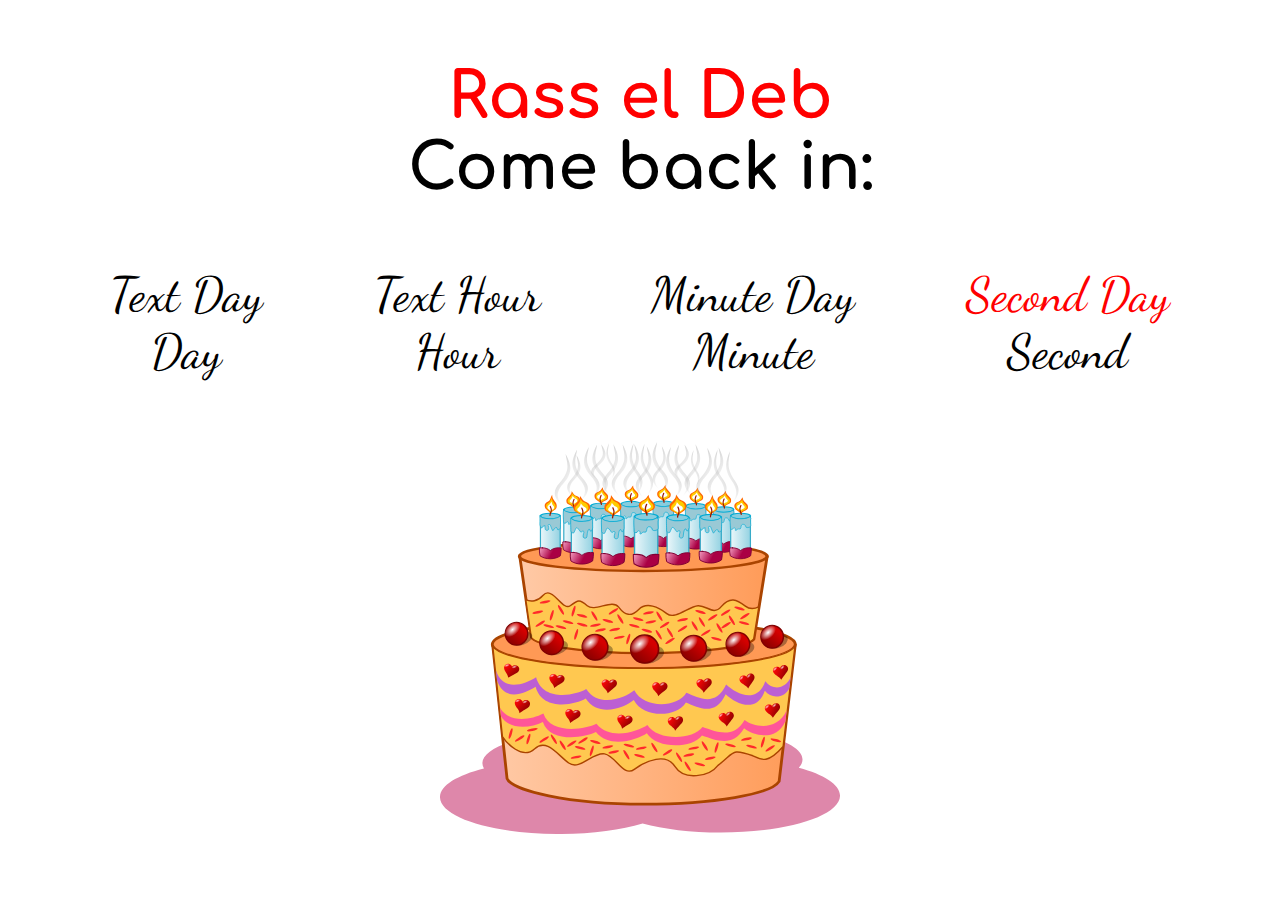
==== index.html @ f6852e51 "intial count-down project" ====
<!DOCTYPE html>
<html lang="en">
  <head>
    <meta charset="UTF-8" />
    <meta http-equiv="X-UA-Compatible" content="IE=edge" />
    <meta name="viewport" content="width=device-width, initial-scale=1.0" />
    <link rel="stylesheet" href="style.css" />
    <title>Count down</title>
  </head>
  <body>
    <div class="container">
      <h2><span>Rass el Deb</span> <br />Come back in:</h2>
      <section class="count-down">
        <div>
          <p class="day">text day</p>
          <p>Day</p>
        </div>
        <div>
          <p class="hour">text hour</p>
          <p>hour</p>
        </div>
        <div>
          <p class="minute">minute day</p>
          <p>minute</p>
        </div>
        <div>
          <p class="second">second day</p>
          <p>second</p>
        </div>
      </section>
      <section class="vector">
        <img src="pictures/1445007519.svg" alt="" />
      </section>
    </div>
    <script src="index.js"></script>
  </body>
</html>
---- style.css ----
@import url("https://fonts.googleapis.com/css2?family=Comfortaa:wght@700&family=Dancing+Script:wght@700&display=swap");
* {
  margin: 0;
  padding: 0;
}
body {
  font-family: Roboto, Oxygen;
}
.container {
  height: 100vh;
  display: flex;
  flex-direction: column;
  justify-content: space-evenly;
  align-content: space-around;
  text-align: center;
}
.container span {
  color: red;
}
.container p {
  font-size: 3rem;
  text-transform: capitalize;
  font-family: "Dancing Script", cursive;
}
.container h2 {
  font-family: "Comfortaa", cursive;
  font-size: 4rem;
}

.count-down {
  display: flex;
  justify-content: space-evenly;
}
.second {
  color: red;
}
.vector {
  width: 25rem;
  margin: 0 auto;
}
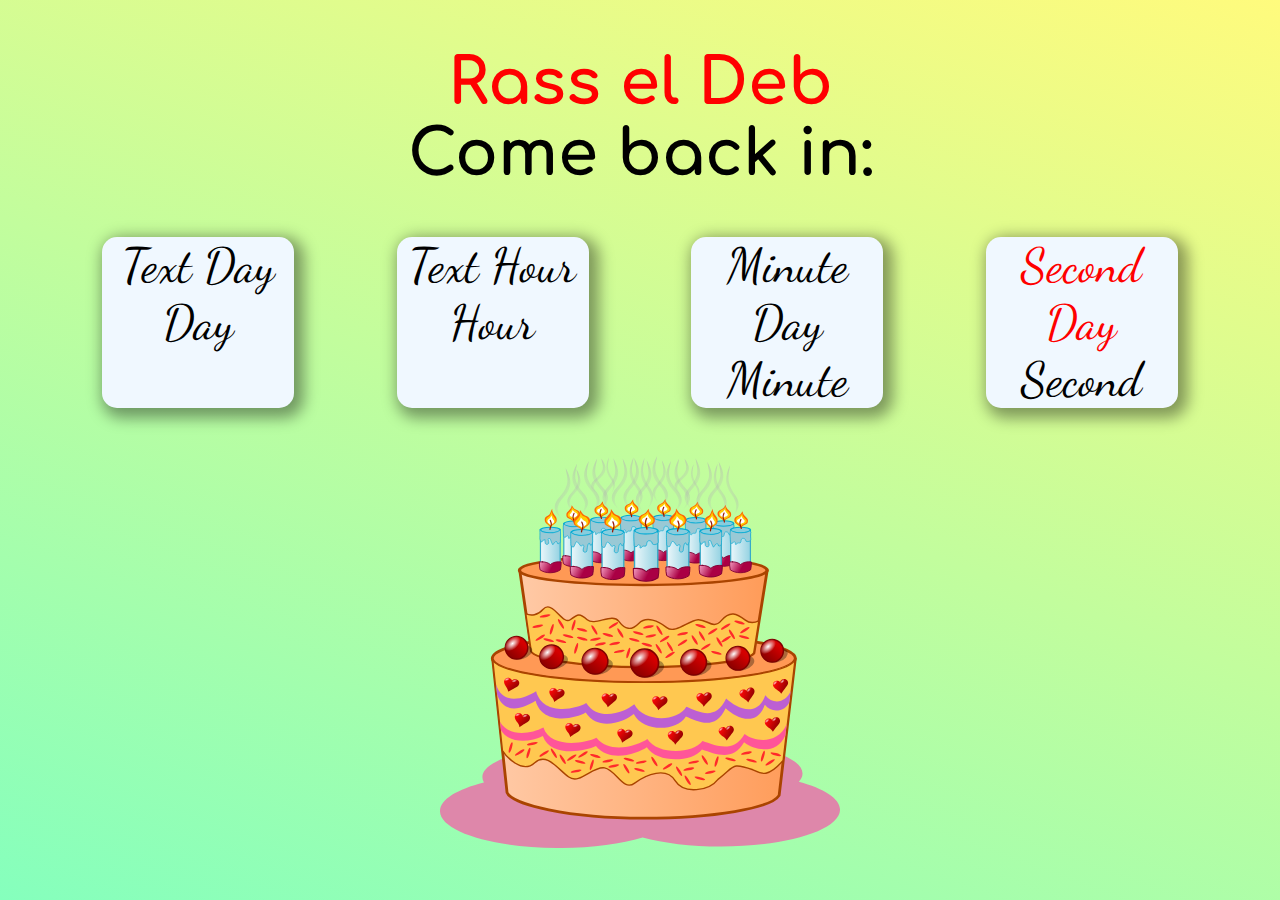
==== commit 1d02f047: "second commit" ====
--- a/index.html
+++ b/index.html
@@ -8,22 +8,23 @@
     <title>Count down</title>
   </head>
   <body>
-    <div class="container">
+    
+    <div class="container" id="container">
       <h2><span>Rass el Deb</span> <br />Come back in:</h2>
-      <section class="count-down">
-        <div>
+      <section class="count-down" id="countDown">
+        <div class="segment">
           <p class="day">text day</p>
           <p>Day</p>
         </div>
-        <div>
+        <div class="segment">
           <p class="hour">text hour</p>
           <p>hour</p>
         </div>
-        <div>
+        <div class="segment">
           <p class="minute">minute day</p>
           <p>minute</p>
         </div>
-        <div>
+        <div class="segment">
           <p class="second">second day</p>
           <p>second</p>
         </div>
@@ -32,6 +33,35 @@
         <img src="pictures/1445007519.svg" alt="" />
       </section>
     </div>
+    <div class="new-container" id="newContainer">
+      <header>
+        <div class="card">
+          <img
+            src="pictures/undraw_birthday_cake_re_bsw5.svg"
+            alt=""
+            id="cake"
+          />
+        </div>
+        <div class="main-content">
+          <img id="ruban" src="pictures/ruban.png" alt="" srcset="" />
+          <h2 id="heroHeading">Happy Birthday Vampire!</h2>
+          <p>
+            Yes, it’s a special day, because the kindest and beautiful hearted
+            person was born on this special day. <br />
+            Happy Anniversary.
+          </p>
+          <p id="regards">Best regards, Kerbou3a</p>
+          <div class="actions">
+            <button id="btn-gift" onclick="show()">Electronic Gift</button>
+            <button id="btn-no-gift" onclick="hide()">No Gift</button>
+            <span id="error">your choice bitch</span>
+          </div>
+        </div>
+
+      </header>
+    </div>
     <script src="index.js"></script>
+ 
+ 
   </body>
 </html>
--- a/style.css
+++ b/style.css
@@ -1,20 +1,29 @@
 @import url("https://fonts.googleapis.com/css2?family=Comfortaa:wght@700&family=Dancing+Script:wght@700&display=swap");
+@import url("https://fonts.googleapis.com/css2?family=Comfortaa:wght@700&family=Dancing+Script:wght@700&family=Lora:ital,wght@1,500&display=swap");
 * {
   margin: 0;
   padding: 0;
+  
 }
 body {
-  font-family: Roboto, Oxygen;
+  margin: 0;
+  padding: 0;
+
 }
+/*conteiner style begin*/
 .container {
+  background-color: #85ffbd;
+  background-image: linear-gradient(20deg, #85ffbd 0%, #fffb7d 100%);
   height: 100vh;
   display: flex;
   flex-direction: column;
   justify-content: space-evenly;
   align-content: space-around;
   text-align: center;
+  opacity: 1;
+  transition: opacity 2000ms;
 }
-.container span {
+.container h2 span {
   color: red;
 }
 .container p {
@@ -27,14 +36,124 @@
   font-size: 4rem;
 }
 
-.count-down {
+.container .count-down {
   display: flex;
   justify-content: space-evenly;
 }
-.second {
+.container .second {
   color: red;
 }
-.vector {
+.container .segment {
+  -webkit-box-shadow: 5px 5px 15px 5px rgba(0, 0, 0, 0.1);
+  box-shadow: 5px 5px 15px 5px rgba(0, 0, 0, 0.4);
+  width: 15vw;
+  border-radius: 15px;
+  background-color: aliceblue;
+}
+.container .vector {
   width: 25rem;
   margin: 0 auto;
 }
+/*New container style*/
+.new-container{
+  background: url(pictures/flower.jpg) no-repeat center center fixed;
+  -webkit-background-size: cover;
+  -moz-background-size: cover;
+  -o-background-size: cover;
+  background-size: cover;
+  opacity: 0;
+  transition: opacity 5000ms;
+  position: absolute;
+  top: 0;
+  left: 0;
+  
+}
+.new-container header {
+  display: flex;
+  flex-direction: row-reverse;
+  justify-content: space-around;
+  align-items: center;
+}
+.new-container .card {
+  height: 100vh;
+  width: 50vw;
+  display: flex;
+}
+.new-container .card img {
+  width: 30vw;
+  align-self: end;
+  margin-bottom: 5rem;
+  opacity: 0;
+  transition: opacity 3000ms;
+}
+.new-container .main-content {
+  display: flex;
+  flex-direction: column;
+  margin: 0 3rem;
+  justify-content: space-evenly;
+}
+#ruban {
+  width: 400px;
+}
+
+.new-container h2 {
+  color: #7d7bf1;
+  font-size: 3.5rem;
+  overflow: hidden;
+  font-family: "Lora", serif;
+  margin-bottom: 20px;
+  text-shadow: 2px 2px #00ccff;
+}
+
+.new-container p {
+  width: 70%;
+  color: black;
+  font-size: 1.5rem;
+  text-align: justify;
+  text-justify: inter-word;
+  font-family: "Comfortaa", cursive;
+  line-height: 45px;
+}
+.new-container .actions {
+  display: flex;
+  justify-content: center;
+  width: 70%;
+}
+.new-container span {
+  color: black;
+  align-self: center;
+  padding-left: 10px;
+  visibility: hidden;
+}
+#regards {
+  color: #7d7bf1;
+  text-align: right;
+  margin-bottom: 1rem;
+}
+.new-container .actions button {
+  margin-left: 20px;
+  margin-top: 0px;
+  padding: 10px 20px;
+  border: none;
+  border-radius: 15px;
+  color: aliceblue;
+  font-size: 1rem;
+  font-weight: 500;
+  width: 10rem;
+}
+#btn-gift {
+  font-family: "Comfortaa", cursive;
+  cursor: pointer;
+  position: relative;
+  background-color: #16a150;
+  
+}
+#btn-no-gift {
+  font-family: "Comfortaa", cursive;
+  background-color: rgb(255, 61, 61);
+  cursor: not-allowed;
+}
+#error{
+  font-family: "Comfortaa", cursive;
+  color: red;
+}
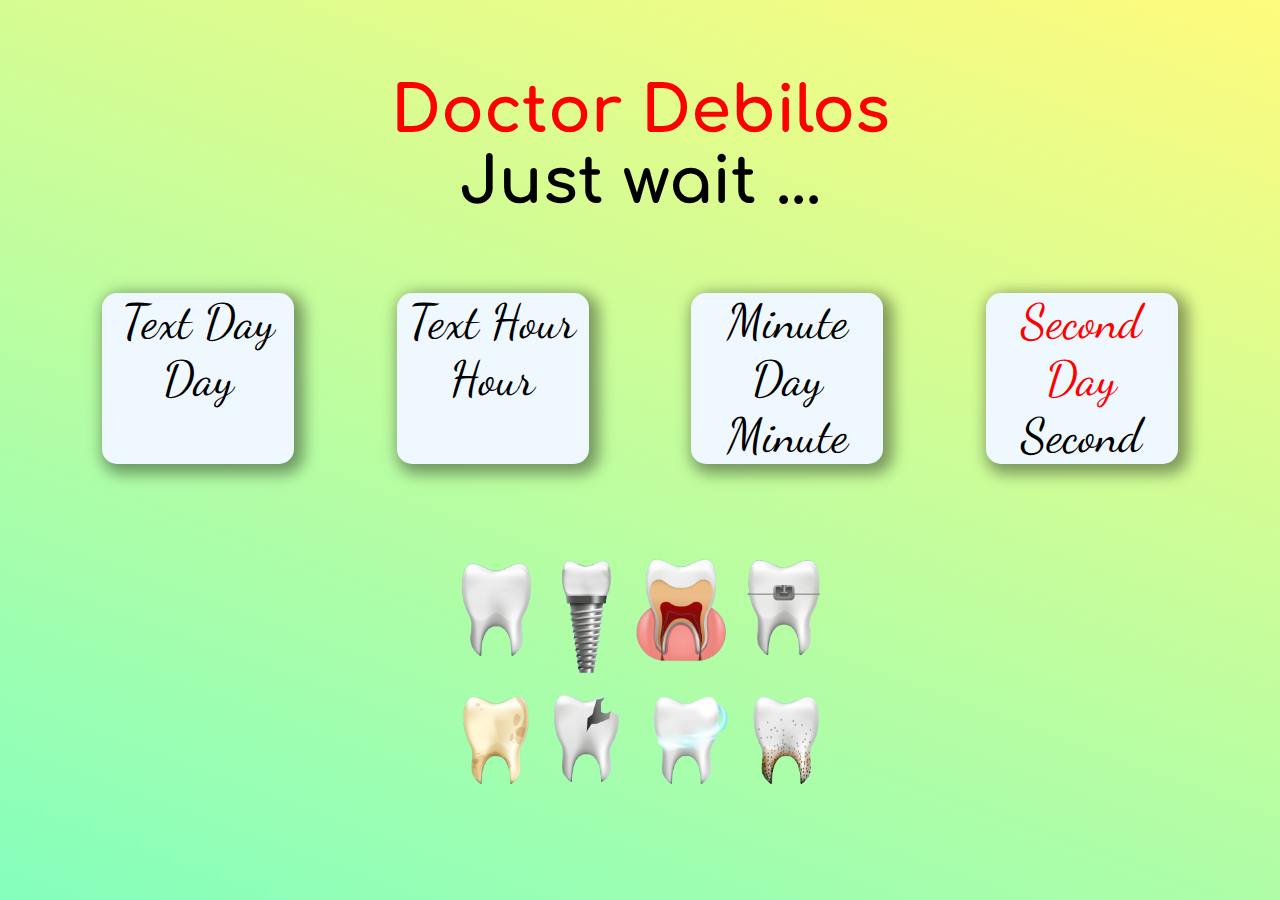
==== commit 2dcf33b0: "Add files via upload" ====
--- a/index.html
+++ b/index.html
@@ -1,67 +1,76 @@
 <!DOCTYPE html>
 <html lang="en">
-  <head>
-    <meta charset="UTF-8" />
-    <meta http-equiv="X-UA-Compatible" content="IE=edge" />
-    <meta name="viewport" content="width=device-width, initial-scale=1.0" />
-    <link rel="stylesheet" href="style.css" />
-    <title>Count down</title>
-  </head>
-  <body>
-    
-    <div class="container" id="container">
-      <h2><span>Rass el Deb</span> <br />Come back in:</h2>
-      <section class="count-down" id="countDown">
-        <div class="segment">
-          <p class="day">text day</p>
-          <p>Day</p>
+
+<head>
+  <meta charset="UTF-8" />
+  <meta http-equiv="X-UA-Compatible" content="IE=edge" />
+  <meta name="viewport" content="width=device-width, initial-scale=1.0" />
+  <link rel="stylesheet" href="style.css" />
+  <title>Count down</title>
+</head>
+
+<body>
+
+  <div class="container" id="container">
+    <h2><span> Doctor Debilos</span> <br />Just wait ...</h2>
+    <section class="count-down" id="countDown">
+      <div class="segment">
+        <p class="day">text day</p>
+        <p>Day</p>
+      </div>
+      <div class="segment">
+        <p class="hour">text hour</p>
+        <p>hour</p>
+      </div>
+      <div class="segment">
+        <p class="minute">minute day</p>
+        <p>minute</p>
+      </div>
+      <div class="segment">
+        <p class="second">second day</p>
+        <p>second</p>
+      </div>
+    </section>
+    <section class="vector">
+      <img src="pictures/tooth-removebg-preview.png" alt="" />
+    </section>
+  </div>
+  <div class="new-container" id="newContainer">
+    <header>
+      <div class="card">
+        <img src="pictures/undraw_love_re_mwbq.svg" alt="" id="cake" />
+      </div>
+      <div class="main-content">
+        <div>
+          <table>
+            <tr>
+              <td><img id="ruban" src="pictures/12.png" alt="" srcset="" /></td>
+              <td><label id="lucky" for="">My New lucky number</label></td>
+            </tr>
+          </table>
+
+
         </div>
-        <div class="segment">
-          <p class="hour">text hour</p>
-          <p>hour</p>
+        <h2 id="heroHeading">Get Well Soon My beautiful Baby</h2>
+
+        <p>
+          Thoughtful prayers are being sent your way
+          With the hopes that you <br />
+          will feel better
+        </p>
+        <p id="regards">Best regards, Your lover , you Man</p>
+        <div class="actions">
+          <button id="btn-gift" onclick="show()">Electronic Gift</button>
+          <button id="btn-no-gift" onclick="hide()">No Gift</button>
+          <span id="error">your choice bitch</span>
         </div>
-        <div class="segment">
-          <p class="minute">minute day</p>
-          <p>minute</p>
-        </div>
-        <div class="segment">
-          <p class="second">second day</p>
-          <p>second</p>
-        </div>
-      </section>
-      <section class="vector">
-        <img src="pictures/1445007519.svg" alt="" />
-      </section>
-    </div>
-    <div class="new-container" id="newContainer">
-      <header>
-        <div class="card">
-          <img
-            src="pictures/undraw_birthday_cake_re_bsw5.svg"
-            alt=""
-            id="cake"
-          />
-        </div>
-        <div class="main-content">
-          <img id="ruban" src="pictures/ruban.png" alt="" srcset="" />
-          <h2 id="heroHeading">Happy Birthday Vampire!</h2>
-          <p>
-            Yes, it’s a special day, because the kindest and beautiful hearted
-            person was born on this special day. <br />
-            Happy Anniversary.
-          </p>
-          <p id="regards">Best regards, Kerbou3a</p>
-          <div class="actions">
-            <button id="btn-gift" onclick="show()">Electronic Gift</button>
-            <button id="btn-no-gift" onclick="hide()">No Gift</button>
-            <span id="error">your choice bitch</span>
-          </div>
-        </div>
+      </div>
 
-      </header>
-    </div>
-    <script src="index.js"></script>
- 
- 
-  </body>
-</html>
+    </header>
+  </div>
+  <script src="index.js"></script>
+
+
+</body>
+
+</html>--- a/style.css
+++ b/style.css
@@ -1,15 +1,18 @@
 @import url("https://fonts.googleapis.com/css2?family=Comfortaa:wght@700&family=Dancing+Script:wght@700&display=swap");
 @import url("https://fonts.googleapis.com/css2?family=Comfortaa:wght@700&family=Dancing+Script:wght@700&family=Lora:ital,wght@1,500&display=swap");
+
 * {
   margin: 0;
   padding: 0;
-  
+
 }
+
 body {
   margin: 0;
   padding: 0;
 
 }
+
 /*conteiner style begin*/
 .container {
   background-color: #85ffbd;
@@ -23,14 +26,17 @@
   opacity: 1;
   transition: opacity 2000ms;
 }
+
 .container h2 span {
   color: red;
 }
+
 .container p {
   font-size: 3rem;
   text-transform: capitalize;
   font-family: "Dancing Script", cursive;
 }
+
 .container h2 {
   font-family: "Comfortaa", cursive;
   font-size: 4rem;
@@ -40,9 +46,11 @@
   display: flex;
   justify-content: space-evenly;
 }
+
 .container .second {
   color: red;
 }
+
 .container .segment {
   -webkit-box-shadow: 5px 5px 15px 5px rgba(0, 0, 0, 0.1);
   box-shadow: 5px 5px 15px 5px rgba(0, 0, 0, 0.4);
@@ -50,35 +58,45 @@
   border-radius: 15px;
   background-color: aliceblue;
 }
+
 .container .vector {
   width: 25rem;
   margin: 0 auto;
 }
+
+.vector img {
+  width: 400px;
+}
+
 /*New container style*/
-.new-container{
+.new-container {
   background: url(pictures/flower.jpg) no-repeat center center fixed;
   -webkit-background-size: cover;
   -moz-background-size: cover;
   -o-background-size: cover;
+  background-position: 50% 45%;
   background-size: cover;
   opacity: 0;
   transition: opacity 5000ms;
   position: absolute;
   top: 0;
   left: 0;
-  
+
 }
+
 .new-container header {
   display: flex;
   flex-direction: row-reverse;
   justify-content: space-around;
   align-items: center;
 }
+
 .new-container .card {
   height: 100vh;
   width: 50vw;
   display: flex;
 }
+
 .new-container .card img {
   width: 30vw;
   align-self: end;
@@ -86,12 +104,21 @@
   opacity: 0;
   transition: opacity 3000ms;
 }
+
 .new-container .main-content {
   display: flex;
   flex-direction: column;
   margin: 0 3rem;
   justify-content: space-evenly;
 }
+
+#lucky {
+  font-family: "Comfortaa", cursive;
+  color: red;
+  font-size: 2rem;
+  /* float: right; */
+}
+
 #ruban {
   width: 400px;
 }
@@ -114,22 +141,26 @@
   font-family: "Comfortaa", cursive;
   line-height: 45px;
 }
+
 .new-container .actions {
   display: flex;
   justify-content: center;
   width: 70%;
 }
+
 .new-container span {
   color: black;
   align-self: center;
   padding-left: 10px;
   visibility: hidden;
 }
+
 #regards {
   color: #7d7bf1;
   text-align: right;
   margin-bottom: 1rem;
 }
+
 .new-container .actions button {
   margin-left: 20px;
   margin-top: 0px;
@@ -141,19 +172,22 @@
   font-weight: 500;
   width: 10rem;
 }
+
 #btn-gift {
   font-family: "Comfortaa", cursive;
   cursor: pointer;
   position: relative;
   background-color: #16a150;
-  
+
 }
+
 #btn-no-gift {
   font-family: "Comfortaa", cursive;
   background-color: rgb(255, 61, 61);
   cursor: not-allowed;
 }
-#error{
+
+#error {
   font-family: "Comfortaa", cursive;
   color: red;
-}
+}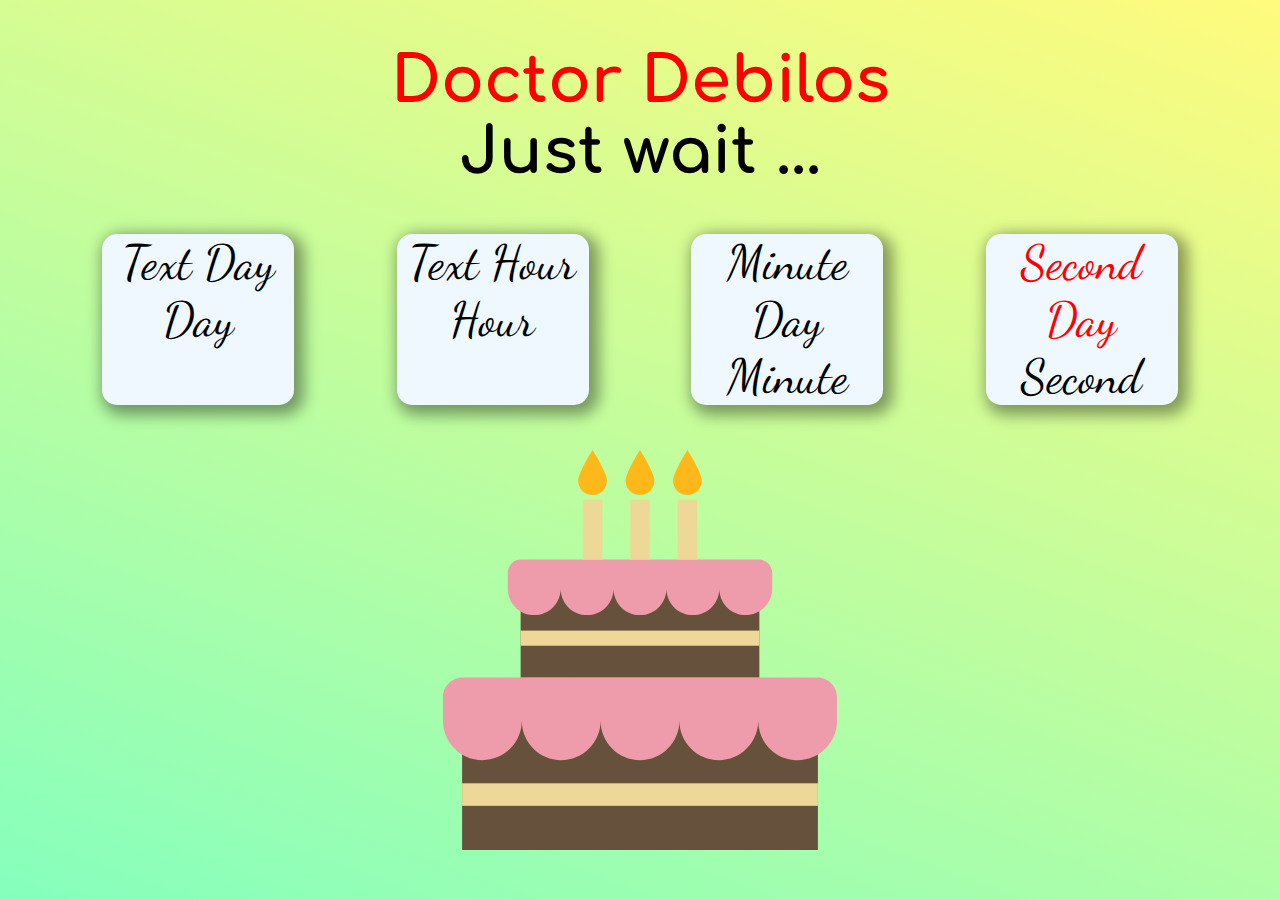
==== commit 484d5c5b: "birthday update" ====
--- a/index.html
+++ b/index.html
@@ -32,7 +32,7 @@
       </div>
     </section>
     <section class="vector">
-      <img src="pictures/tooth-removebg-preview.png" alt="" />
+      <img src="pictures/ca.svg" alt="" />
     </section>
   </div>
   <div class="new-container" id="newContainer">
@@ -41,18 +41,15 @@
         <img src="pictures/undraw_love_re_mwbq.svg" alt="" id="cake" />
       </div>
       <div class="main-content">
-        <div>
+        <div class="tab">
           <table>
             <tr>
               <td><img id="ruban" src="pictures/12.png" alt="" srcset="" /></td>
               <td><label id="lucky" for="">My New lucky number</label></td>
             </tr>
           </table>
-
-
         </div>
         <h2 id="heroHeading">Get Well Soon My beautiful Baby</h2>
-
         <p>
           Thoughtful prayers are being sent your way
           With the hopes that you <br />
@@ -65,7 +62,6 @@
           <span id="error">your choice bitch</span>
         </div>
       </div>
-
     </header>
   </div>
   <script src="index.js"></script>
--- a/style.css
+++ b/style.css
@@ -70,11 +70,12 @@
 
 /*New container style*/
 .new-container {
+  height: 100vh;
   background: url(pictures/flower.jpg) no-repeat center center fixed;
   -webkit-background-size: cover;
   -moz-background-size: cover;
   -o-background-size: cover;
-  background-position: 50% 45%;
+  background-position: 50% 40%;
   background-size: cover;
   opacity: 0;
   transition: opacity 5000ms;
@@ -92,17 +93,23 @@
 }
 
 .new-container .card {
-  height: 100vh;
+  /* height: 50vh; */
   width: 50vw;
-  display: flex;
+  /* display: flex; */
+}
+
+.new-container .tab {
+  height: 300px;
 }
 
 .new-container .card img {
   width: 30vw;
   align-self: end;
-  margin-bottom: 5rem;
+  margin-top: 200px;
+  /* margin-bottom: 5rem; */
   opacity: 0;
   transition: opacity 3000ms;
+  margin-top: 300px;
 }
 
 .new-container .main-content {
@@ -125,7 +132,7 @@
 
 .new-container h2 {
   color: #7d7bf1;
-  font-size: 3.5rem;
+  font-size: 3rem;
   overflow: hidden;
   font-family: "Lora", serif;
   margin-bottom: 20px;
@@ -159,6 +166,10 @@
   color: #7d7bf1;
   text-align: right;
   margin-bottom: 1rem;
+}
+
+.new-container .actions {
+  margin-top: 30px;
 }
 
 .new-container .actions button {
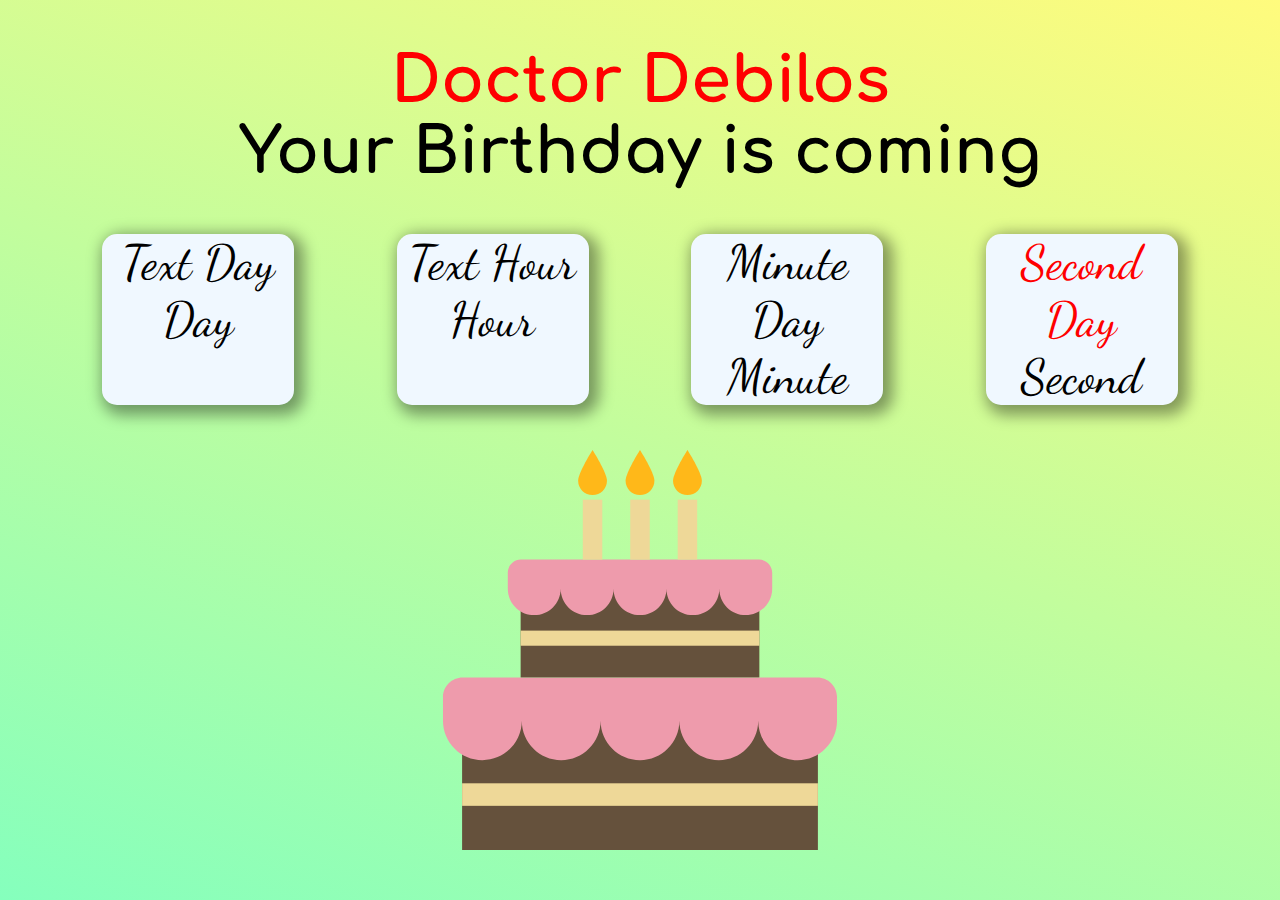
==== commit bc98aca7: "Add files via upload" ====
--- a/index.html
+++ b/index.html
@@ -12,7 +12,7 @@
 <body>
 
   <div class="container" id="container">
-    <h2><span> Doctor Debilos</span> <br />Just wait ...</h2>
+    <h2><span> Doctor Debilos</span> <br />Your Birthday is coming</h2>
     <section class="count-down" id="countDown">
       <div class="segment">
         <p class="day">text day</p>
--- a/style.css
+++ b/style.css
@@ -201,4 +201,38 @@
 #error {
   font-family: "Comfortaa", cursive;
   color: red;
+}
+
+
+
+
+/****iphone 12 responsive design****/
+@media screen and (max-width: 480px) {
+  .container p {
+    font-size: 1.5rem;
+    text-transform: capitalize;
+    font-family: "Dancing Script", cursive;
+  }
+
+  .container h2 {
+    font-family: "Comfortaa", cursive;
+    font-size: 1rem;
+  }
+
+  .container .segment {
+    -webkit-box-shadow: 5px 5px 15px 5px rgba(0, 0, 0, 0.1);
+    box-shadow: 5px 5px 15px 5px rgba(0, 0, 0, 0.4);
+    width: 20vw;
+    border-radius: 15px;
+    background-color: aliceblue;
+  }
+
+  .container h2 span {
+    font-size: 2rem;
+  }
+
+  .vector img {
+    width: 200px;
+  }
+
 }